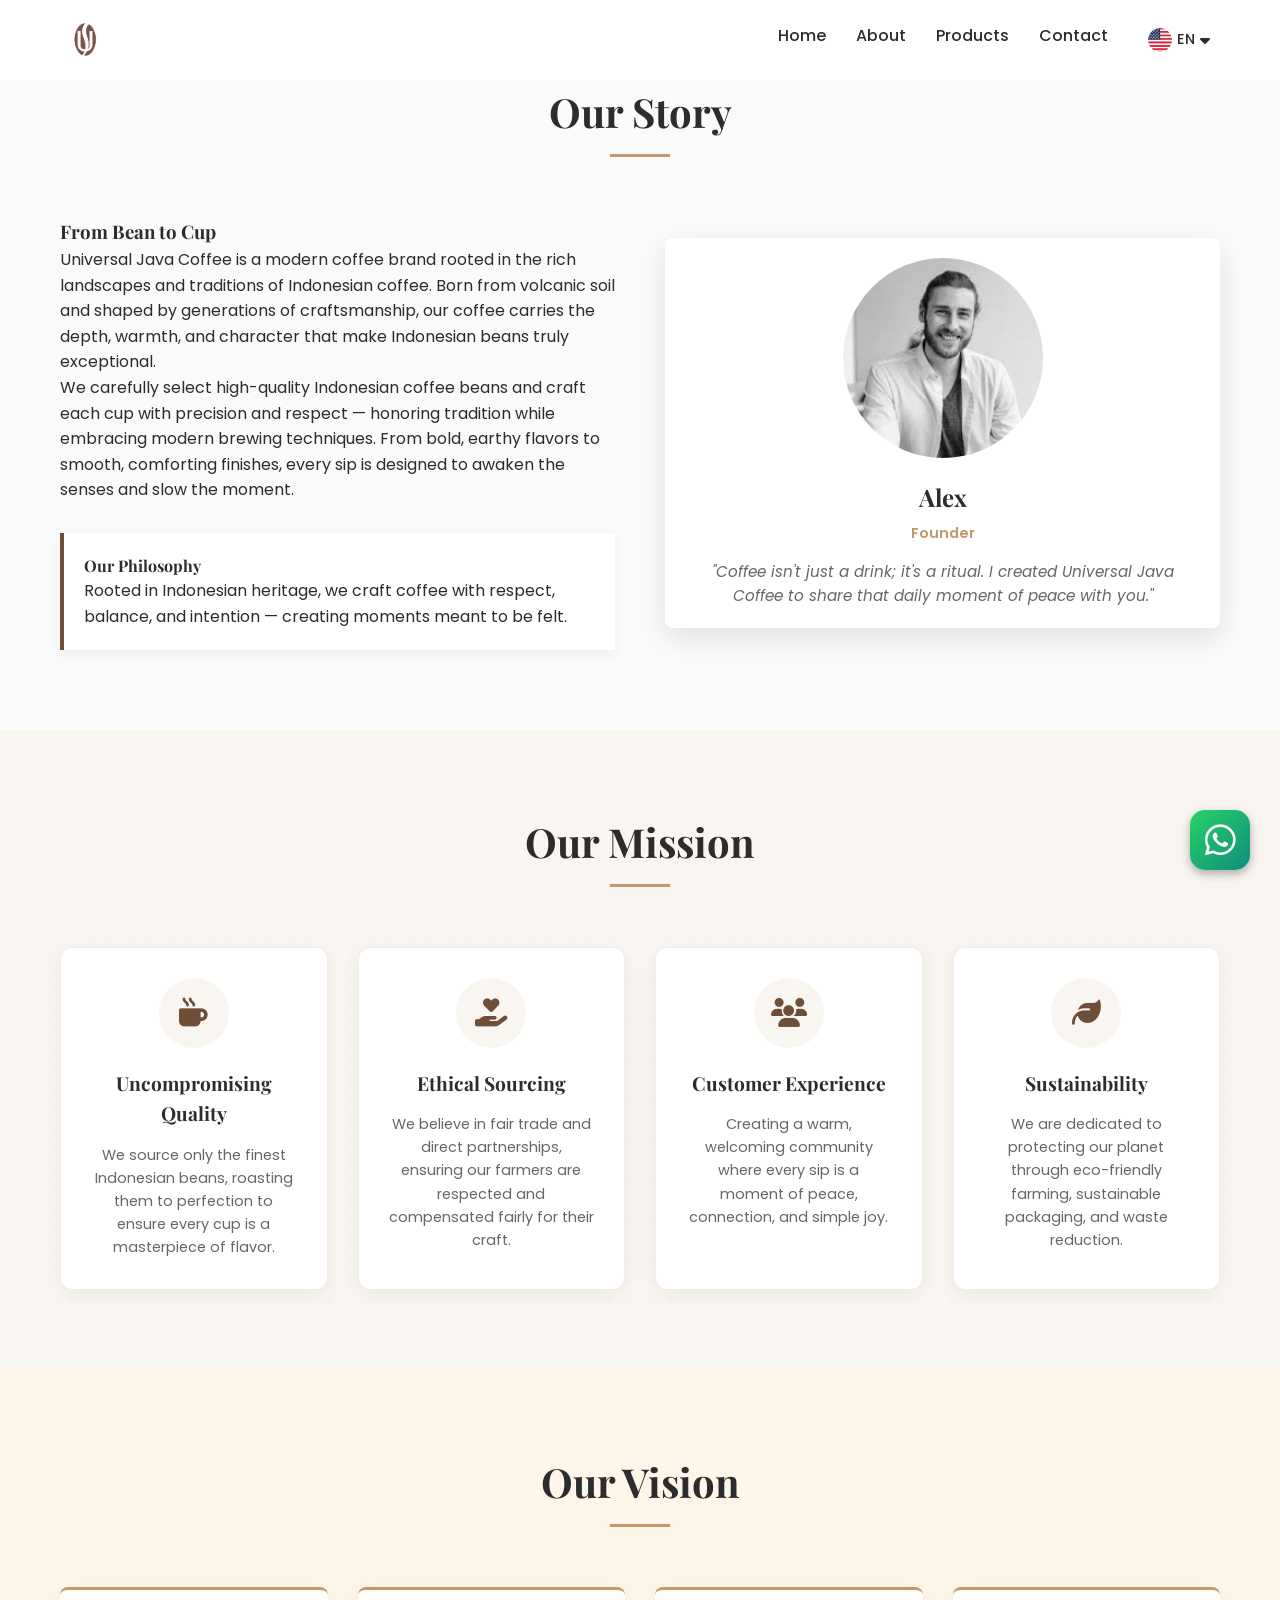
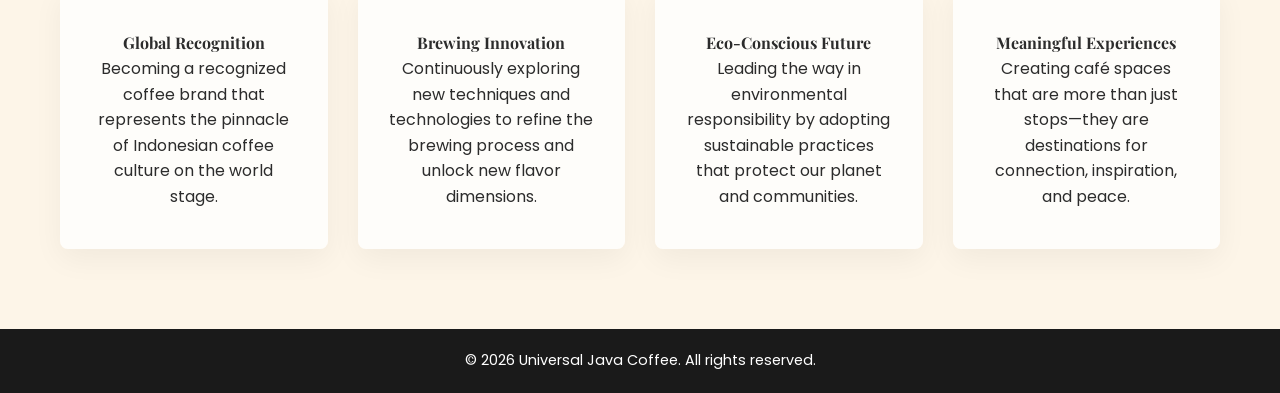
==== about.html @ 9bc9219e "Add files via upload" ====
<!DOCTYPE html>
<html lang="en">
<head>
    <meta charset="UTF-8">
    <meta name="viewport" content="width=device-width, initial-scale=1.0">
    <title>About Us | Universal Java Coffee</title>
    <meta name="description" content="Learn about Universal Java Coffee's story, from volcanic soil to your cup. We are dedicated to ethical sourcing and preserving Indonesian coffee heritage.">
    <meta name="keywords" content="coffee history, ethical sourcing, fair trade coffee, Indonesian coffee culture">
    
    <!-- Open Graph -->
    <meta property="og:title" content="About Us | Universal Java Coffee">
    <meta property="og:description" content="Rooted in Indonesian heritage, we craft coffee with respect, balance, and intention.">
    <meta property="og:image" content="img/founder.jpg">
    
    <link rel="canonical" href="https://www.universaljavacoffee.com/about.html">
    <link rel="icon" href="img/logo.png">
    
    <!-- Google Fonts -->
    <link rel="preconnect" href="https://fonts.googleapis.com">
    <link rel="preconnect" href="https://fonts.gstatic.com" crossorigin>
    <link href="https://fonts.googleapis.com/css2?family=Playfair+Display:wght@400;700&family=Poppins:wght@300;400;500;600&display=swap" rel="stylesheet">
    
    <!-- Font Awesome -->
    <link rel="stylesheet" href="https://cdnjs.cloudflare.com/ajax/libs/font-awesome/6.4.0/css/all.min.css">
    
    <!-- Custom CSS -->
    <link rel="stylesheet" href="style.css">

    <script type="application/ld+json">
    {
      "@context": "https://schema.org",
      "@type": "AboutPage",
      "mainEntityOfPage": "https://www.universaljavacoffee.com/about.html",
      "headline": "Our Story: From Bean to Cup"
    }
    </script>
</head>
<body>

    <!-- Navigation -->
    <nav class="navbar">
        <div class="container nav-container">
            <a href="index.html" class="logo"><img src="img/logo.png" alt="Universal Java Coffee"></a>
            <div class="menu-toggle" id="mobile-menu">
                <span class="bar"></span>
                <span class="bar"></span>
                <span class="bar"></span>
            </div>
            <ul class="nav-menu">
                <li><a href="index.html" class="nav-link" data-i18n="nav_home">Home</a></li>
                <li><a href="about.html" class="nav-link" data-i18n="nav_about">About</a></li>
                <li><a href="products.html" class="nav-link" data-i18n="nav_products">Products</a></li>
                <li><a href="contact.html" class="nav-link" data-i18n="nav_contact">Contact</a></li>
                <li class="lang-dropdown-container">
                    <div class="current-lang-display">
                        <img src="img/usa.png" id="current-lang-flag" alt="Language">
                        <span id="current-lang-text">EN</span>
                        <i class="fa-solid fa-caret-down"></i>
                    </div>
                    <div class="lang-dropdown">
                        <div class="lang-option" onclick="changeLanguage('en')"><img src="img/usa.png"> EN</div>
                        <div class="lang-option" onclick="changeLanguage('id')"><img src="img/indonesia.png"> ID</div>
                        <div class="lang-option" onclick="changeLanguage('zh')"><img src="img/china.png"> CN</div>
                        <div class="lang-option" onclick="changeLanguage('ar')"><img src="img/arab.png"> AR</div>
                    </div>
                </li>
            </ul>
        </div>
    </nav>

    <!-- About Section -->
    <section id="about" class="section-padding">
        <div class="container">
            <div class="section-header scroll-reveal">
                <h2 data-i18n="about_story_title">Our Story</h2>
                <div class="line"></div>
            </div>
            
            <div class="about-grid">
                <div class="about-text scroll-reveal">
                    <h3 data-i18n="about_story_sub">From Bean to Cup</h3>
                    <p data-i18n="about_story_p1">Universal Java Coffee is a modern coffee brand rooted in the rich landscapes and traditions of Indonesian coffee. Born from volcanic soil and shaped by generations of craftsmanship, our coffee carries the depth, warmth, and character that make Indonesian beans truly exceptional.</p>
                    <p data-i18n="about_story_p2">We carefully select high-quality Indonesian coffee beans and craft each cup with precision and respect — honoring tradition while embracing modern brewing techniques. From bold, earthy flavors to smooth, comforting finishes, every sip is designed to awaken the senses and slow the moment.</p>                    
                    
                    <div class="philosophy">
                        <h4 data-i18n="about_phil_title">Our Philosophy</h4>
                        <p data-i18n="about_phil_desc">Rooted in Indonesian heritage, we craft coffee with respect, balance, and intention — creating moments meant to be felt.</p>
                    </div>
                </div>

                <!-- Founder Card -->
                <div class="founder-card scroll-reveal">
                    <div class="founder-img-wrapper">
                        <img src="img/founder.jpg" alt="Founder" class="founder-img">
                    </div>
                    <div class="founder-info">
                        <h4>Alex</h4>
                        <p class="role" data-i18n="founder_role">Founder</p>
                        <p class="bio" data-i18n="founder_quote">"Coffee isn't just a drink; it's a ritual. I created Universal Java Coffee to share that daily moment of peace with you."</p>
                    </div>
                </div>
            </div>
        </div>
    </section>

    <!-- Mission Section -->
    <section id="mission" class="section-padding mission-section">
        <div class="container">
            <div class="section-header scroll-reveal">
                <h2 data-i18n="mission_title">Our Mission</h2>
                <div class="line"></div>
            </div>
            
            <div class="mission-grid">
                <div class="mission-card scroll-reveal">
                    <div class="mission-icon"><i class="fa-solid fa-mug-hot"></i></div>
                    <h4 data-i18n="mis_1_title">Uncompromising Quality</h4>
                    <p data-i18n="mis_1_desc">We source only the finest Indonesian beans, roasting them to perfection to ensure every cup is a masterpiece of flavor.</p>
                </div>
                <div class="mission-card scroll-reveal">
                    <div class="mission-icon"><i class="fa-solid fa-hand-holding-heart"></i></div>
                    <h4 data-i18n="mis_2_title">Ethical Sourcing</h4>
                    <p data-i18n="mis_2_desc">We believe in fair trade and direct partnerships, ensuring our farmers are respected and compensated fairly for their craft.</p>
                </div>
                <div class="mission-card scroll-reveal">
                    <div class="mission-icon"><i class="fa-solid fa-users"></i></div>
                    <h4 data-i18n="mis_3_title">Customer Experience</h4>
                    <p data-i18n="mis_3_desc">Creating a warm, welcoming community where every sip is a moment of peace, connection, and simple joy.</p>
                </div>
                <div class="mission-card scroll-reveal">
                    <div class="mission-icon"><i class="fa-solid fa-leaf"></i></div>
                    <h4 data-i18n="mis_4_title">Sustainability</h4>
                    <p data-i18n="mis_4_desc">We are dedicated to protecting our planet through eco-friendly farming, sustainable packaging, and waste reduction.</p>
                </div>
            </div>
        </div>
    </section>

    <!-- Vision Section -->
    <section id="vision" class="section-padding vision-section">
        <div class="container">
            <div class="section-header scroll-reveal">
                <h2 data-i18n="vision_title">Our Vision</h2>
                <div class="line"></div>
            </div>
            
            <div class="vision-grid">
                <div class="vision-card scroll-reveal">
                    <h4 data-i18n="vis_1_title">Global Recognition</h4>
                    <p data-i18n="vis_1_desc">Becoming a recognized coffee brand that represents the pinnacle of Indonesian coffee culture on the world stage.</p>
                </div>
                <div class="vision-card scroll-reveal">
                    <h4 data-i18n="vis_2_title">Brewing Innovation</h4>
                    <p data-i18n="vis_2_desc">Continuously exploring new techniques and technologies to refine the brewing process and unlock new flavor dimensions.</p>
                </div>
                <div class="vision-card scroll-reveal">
                    <h4 data-i18n="vis_3_title">Eco-Conscious Future</h4>
                    <p data-i18n="vis_3_desc">Leading the way in environmental responsibility by adopting sustainable practices that protect our planet and communities.</p>
                </div>
                <div class="vision-card scroll-reveal">
                    <h4 data-i18n="vis_4_title">Meaningful Experiences</h4>
                    <p data-i18n="vis_4_desc">Creating café spaces that are more than just stops—they are destinations for connection, inspiration, and peace.</p>
                </div>
            </div>
        </div>
    </section>

    <!-- Footer -->
    <footer>
        <div class="container">
            <p data-i18n="footer_text">&copy; 2026 Universal Java Coffee. All rights reserved.</p>
        </div>
    </footer>

    <!-- Floating WhatsApp Button -->
    <a href="https://wa.me/+62895613454351" class="whatsapp-float" target="_blank">
        <i class="fa-brands fa-whatsapp"></i>
    </a>

    <script src="script.js"></script>

</body>
</html>
---- style.css ----
/* --- Variables & Reset --- */
:root {
    --primary-color: #6F4E37; /* Coffee Brown */
    --secondary-color: #C19A6B; /* Light Brown */
    --cream: #F5F5DC;
    --bg-light: #FAFAFA;
    --text-dark: #2C2C2C;
    --text-light: #666666;
    --white: #FFFFFF;
    --font-heading: 'Playfair Display', serif;
    --font-body: 'Poppins', sans-serif;
    --transition: all 0.3s ease;
}

* {
    margin: 0;
    padding: 0;
    box-sizing: border-box;
}

html {
    scroll-behavior: smooth;
}

body {
    font-family: var(--font-body);
    color: var(--text-dark);
    line-height: 1.6;
    background-color: var(--bg-light);
    overflow-x: hidden;
}

h1, h2, h3, h4 {
    font-family: var(--font-heading);
    color: var(--text-dark);
}

a {
    text-decoration: none;
    color: inherit;
}

ul {
    list-style: none;
}

img {
    max-width: 100%;
    display: block;
}

.container {
    max-width: 1200px;
    margin: 0 auto;
    padding: 0 20px;
}

.section-padding {
    padding: 80px 0;
}

.bg-cream {
    background-color: var(--cream);
}

/* --- Navigation --- */
.navbar {
    position: fixed;
    top: 0;
    width: 100%;
    background: transparent;
    z-index: 1000;
    padding: 15px 0;
    transition: var(--transition);
    color: var(--white);
}

.solid-nav {
    background: rgba(255, 255, 255, 0.95);
    box-shadow: 0 2px 10px rgba(236, 236, 236, 0.1);
    color: var(--text-dark);
}

.nav-container {
    display: flex;
    justify-content: space-between;
    align-items: center;
}

.logo {
    display: flex;
    align-items: center;
}

.logo img {
    height: 50px;
    width: auto;
}

.nav-menu {
    display: flex;
    gap: 30px;
}

.nav-link {
    font-weight: 500;
    font-size: 1rem;
    transition: var(--transition);
}

.nav-link:hover {
    color: var(--primary-color);
}

.menu-toggle {
    display: none;
    cursor: pointer;
}

.bar {
    display: block;
    width: 25px;
    height: 3px;
    margin: 5px auto;
    background-color: currentColor;
    transition: var(--transition);
}

/* --- Language Selector --- */
.lang-dropdown-container {
    position: relative;
    cursor: pointer;
    display: flex;
    align-items: center;
}

.current-lang-display {
    display: flex;
    align-items: center;
    gap: 5px;
    padding: 5px 10px;
    border-radius: 20px;
    transition: var(--transition);
}

.current-lang-display:hover {
    background-color: rgba(255, 255, 255, 0.1);
}

.solid-nav .current-lang-display:hover {
    background-color: rgba(0, 0, 0, 0.05);
}

.current-lang-display img {
    width: 24px;
    height: 24px;
    border-radius: 50%;
    object-fit: cover;
}

#current-lang-text {
    font-weight: 500;
    font-size: 0.9rem;
}

.lang-dropdown {
    position: absolute;
    top: 100%;
    right: 0;
    background-color: var(--white);
    border-radius: 8px;
    box-shadow: 0 5px 15px rgba(0,0,0,0.1);
    padding: 10px 0;
    min-width: 120px;
    opacity: 0;
    visibility: hidden;
    transform: translateY(10px);
    transition: var(--transition);
    z-index: 1100;
}

.lang-dropdown-container:hover .lang-dropdown {
    opacity: 1;
    visibility: visible;
    transform: translateY(0);
}

.lang-option {
    display: flex;
    align-items: center;
    gap: 10px;
    padding: 8px 15px;
    color: var(--text-dark);
    transition: var(--transition);
    font-size: 0.9rem;
}

.lang-option:hover {
    background-color: var(--bg-light);
    color: var(--primary-color);
}

.lang-option img {
    width: 20px;
    height: 20px;
    border-radius: 50%;
    object-fit: cover;
}

/* --- Hero Section --- */
.hero {
    position: relative;
    height: 100vh;
    display: flex;
    align-items: center;
    justify-content: center;
    text-align: center;
    color: var(--white);
    overflow: hidden;
}

.hero-slider {
    position: absolute;
    top: 0;
    left: 0;
    width: 100%;
    height: 100%;
    z-index: -2;
}

.slide {
    position: absolute;
    top: 0;
    left: 0;
    width: 100%;
    height: 100%;
    background-size: cover;
    background-position: center;
    opacity: 0;
    transition: opacity 1s ease-in-out;
}

.slide.active {
    opacity: 1;
}

.hero-overlay {
    position: absolute;
    top: 0;
    left: 0;
    width: 100%;
    height: 100%;
    background: rgba(0, 0, 0, 0.4);
    z-index: -1;
}

.hero-content h3 {
    font-size: 1.5rem;
    font-weight: 500;
    color: var(--secondary-color);
    margin-bottom: 5px;
    letter-spacing: 1px;
}

.hero-content h1 {
    font-size: 4rem;
    color: var(--white);
    margin-bottom: 10px;
}

.hero-content p {
    font-size: 1.2rem;
    margin-bottom: 30px;
    font-weight: 300;
}

/* Buttons */
.btn {
    display: inline-block;
    padding: 12px 30px;
    border-radius: 30px;
    font-weight: 600;
    transition: var(--transition);
    margin: 0 10px;
}

.btn-primary {
    background-color: var(--primary-color);
    color: var(--white);
    border: 2px solid var(--primary-color);
}

.btn-primary:hover {
    background-color: transparent;
    color: var(--white);
}

.btn-outline {
    background-color: transparent;
    color: var(--white);
    border: 2px solid var(--white);
}

.btn-outline:hover {
    background-color: var(--white);
    color: var(--primary-color);
}

/* --- About Section --- */
.section-header {
    text-align: center;
    margin-bottom: 60px;
}

.section-header h2 {
    font-size: 2.5rem;
    margin-bottom: 10px;
}

.line {
    width: 60px;
    height: 3px;
    background-color: var(--secondary-color);
    margin: 0 auto;
}

.about-grid {
    display: grid;
    grid-template-columns: 1fr 1fr;
    gap: 50px;
    align-items: center;
}

.philosophy {
    margin-top: 30px;
    background: var(--white);
    padding: 20px;
    border-left: 4px solid var(--primary-color);
    box-shadow: 0 5px 15px rgba(0,0,0,0.05);
}

.philosophy ul li {
    margin-bottom: 10px;
}

.philosophy i {
    color: var(--primary-color);
    margin-right: 10px;
}

/* Founder Card */
.founder-card {
    background: var(--white);
    padding: 20px;
    text-align: center;
    box-shadow: 0 10px 30px rgba(0,0,0,0.1);
    border-radius: 8px;
    transition: var(--transition);
}

.founder-img-wrapper {
    overflow: hidden;
    border-radius: 50%;
    width: 200px;
    height: 200px;
    margin: 0 auto 20px;
}

.founder-img {
    width: 100%;
    height: 100%;
    object-fit: cover;
    filter: grayscale(100%);
    transition: transform 0.5s ease, filter 0.5s ease;
}

.founder-card:hover .founder-img {
    filter: grayscale(0%);
    transform: scale(1.1);
}

.founder-info h4 {
    font-size: 1.5rem;
    margin-bottom: 5px;
}

.role {
    color: var(--secondary-color);
    font-weight: 600;
    font-size: 0.9rem;
    margin-bottom: 15px;
}

.bio {
    font-size: 0.95rem;
    font-style: italic;
    color: var(--text-light);
}

/* --- Products Section --- */
.products-grid {
    display: grid;
    grid-template-columns: repeat(auto-fit, minmax(250px, 1fr));
    gap: 30px;
}

.product-card {
    background: var(--white);
    border-radius: 10px;
    overflow: hidden;
    box-shadow: 0 5px 15px rgba(0,0,0,0.05);
    transition: var(--transition);
    cursor: pointer;
}

.product-card:hover {
    transform: translateY(-10px);
    box-shadow: 0 15px 30px rgba(0,0,0,0.15);
}

.card-img {
    height: 250px;
    overflow: hidden;
}

.card-img img {
    width: 100%;
    height: 100%;
    object-fit: cover;
    transition: transform 0.5s ease;
}

.product-card:hover .card-img img {
    transform: scale(1.1);
}

.card-body {
    padding: 20px;
    text-align: center;
}

.card-body h3 {
    margin-bottom: 10px;
    font-size: 1.2rem;
}

.btn-link {
    background: none;
    border: none;
    color: var(--primary-color);
    font-weight: 600;
    cursor: pointer;
    border-bottom: 1px solid transparent;
    transition: var(--transition);
}

.btn-link:hover {
    border-bottom: 1px solid var(--primary-color);
}

/* --- Contact Section --- */
.contact-wrapper {
    display: flex;
    flex-wrap: wrap;
    gap: 40px;
}

.contact-info {
    flex: 1;
    min-width: 300px;
}

.info-item {
    display: flex;
    align-items: flex-start;
    margin-bottom: 30px;
}

.info-item i {
    font-size: 1.5rem;
    color: var(--primary-color);
    margin-right: 20px;
    margin-top: 5px;
}

.social-link {
    color: var(--text-light);
    transition: var(--transition);
}

.social-link:hover {
    color: var(--primary-color);
}

.map-container {
    flex: 1;
    min-width: 300px;
    border-radius: 10px;
    overflow: hidden;
    box-shadow: 0 5px 15px rgba(0,0,0,0.1);
}

/* --- Mission Section --- */
.mission-section {
    background-color: #F9F5F0;
    position: relative;
    overflow: hidden;
}

.mission-section::before {
    content: '';
    position: absolute;
    top: 0;
    left: 0;
    width: 100%;
    height: 100%;
    background-image: radial-gradient(#6F4E37 1px, transparent 1px);
    background-size: 20px 20px;
    opacity: 0.05;
    pointer-events: none;
}

.mission-grid {
    display: grid;
    grid-template-columns: repeat(auto-fit, minmax(250px, 1fr));
    gap: 30px;
}

.mission-card {
    background: var(--white);
    padding: 30px;
    border-radius: 12px;
    text-align: center;
    box-shadow: 0 5px 20px rgba(0,0,0,0.05);
    transition: var(--transition);
    border: 1px solid rgba(111, 78, 55, 0.1);
}

.mission-card:hover {
    transform: translateY(-10px);
    box-shadow: 0 15px 30px rgba(0,0,0,0.1);
    border-color: var(--primary-color);
}

.mission-icon {
    width: 70px;
    height: 70px;
    background-color: #F9F5F0;
    border-radius: 50%;
    display: flex;
    align-items: center;
    justify-content: center;
    margin: 0 auto 20px;
    color: var(--primary-color);
    font-size: 1.8rem;
    transition: var(--transition);
}

.mission-card:hover .mission-icon {
    background-color: var(--primary-color);
    color: var(--white);
}

.mission-card h4 {
    font-size: 1.2rem;
    margin-bottom: 15px;
    color: var(--text-dark);
}

.mission-card p {
    font-size: 0.9rem;
    color: var(--text-light);
    line-height: 1.6;
}

/* --- Vision Section --- */
.vision-section {
    background-image: url('img/background2.avif');
    background-attachment: fixed;
    background-size: cover;
    background-position: center;
    position: relative;
}

.vision-section::after {
    content: '';
    position: absolute;
    top: 0;
    left: 0;
    width: 100%;
    height: 100%;
    background-color: rgba(253, 245, 230, 0.92); /* Warm light overlay */
    z-index: 1;
}

.vision-section .container {
    position: relative;
    z-index: 2;
}

.vision-grid {
    display: grid;
    grid-template-columns: repeat(auto-fit, minmax(250px, 1fr));
    gap: 30px;
}

.vision-card {
    background: rgba(255, 255, 255, 0.8);
    padding: 40px 30px;
    border-radius: 8px;
    border-top: 3px solid var(--secondary-color);
    box-shadow: 0 10px 30px rgba(0,0,0,0.05);
    transition: var(--transition);
    position: relative;
    overflow: hidden;
    text-align: center;
}

.vision-card:hover {
    transform: translateY(-10px);
    background: var(--white);
    box-shadow: 0 15px 40px rgba(0,0,0,0.1);
}

.vision-number {
    position: absolute;
    top: -15px;
    right: -10px;
    font-size: 5rem;
    font-family: var(--font-heading);
    font-weight: 700;
    color: rgba(193, 154, 107, 0.1);
    z-index: 0;
}

/* --- Footer --- */
footer {
    background-color: #1a1a1a;
    color: var(--white);
    text-align: center;
    padding: 20px 0;
    font-size: 0.9rem;
}

/* --- Modal --- */
.modal {
    display: none;
    position: fixed;
    z-index: 2000;
    left: 0;
    top: 0;
    width: 100%;
    height: 100%;
    background-color: rgba(0,0,0,0.7);
    align-items: center;
    justify-content: center;
    opacity: 0;
    transition: opacity 0.3s ease;
}

.modal.show {
    display: flex;
    opacity: 1;
}

.modal-content {
    background-color: var(--white);
    width: 90%;
    max-width: 800px;
    border-radius: 10px;
    position: relative;
    display: flex;
    overflow: hidden;
    animation: slideUp 0.4s ease;
}

@keyframes slideUp {
    from { transform: translateY(50px); opacity: 0; }
    to { transform: translateY(0); opacity: 1; }
}

.close-modal {
    position: absolute;
    top: 15px;
    right: 20px;
    font-size: 2rem;
    cursor: pointer;
    color: var(--text-dark);
    z-index: 10;
}

.modal-body {
    display: flex;
    width: 100%;
}

.modal-img {
    flex: 1;
}

.modal-img img {
    width: 100%;
    height: 100%;
    object-fit: cover;
}

.modal-details {
    flex: 1;
    padding: 40px;
    display: flex;
    flex-direction: column;
    justify-content: center;
}

.modal-details h3 {
    font-size: 2rem;
    margin-bottom: 15px;
    color: var(--primary-color);
}

.specs {
    margin-top: 20px;
    padding-top: 20px;
    border-top: 1px solid #eee;
}

.specs p {
    margin-bottom: 8px;
}

/* --- Animations --- */
.animate-text {
    opacity: 0;
    transform: translateY(20px);
    animation: fadeInUp 1s forwards;
}

.delay-1 { animation-delay: 0.3s; }
.delay-2 { animation-delay: 0.6s; }
.delay-3 { animation-delay: 0.9s; }
.delay-4 { animation-delay: 1.2s; }

@keyframes fadeInUp {
    to { opacity: 1; transform: translateY(0); }
}

.scroll-reveal {
    opacity: 0;
    transform: translateY(30px);
    transition: all 0.8s ease;
}

.scroll-reveal.active {
    opacity: 1;
    transform: translateY(0);
}

/* --- Responsive --- */
@media (max-width: 768px) {
    .menu-toggle { display: block; }
    
    .nav-extras {
        position: static;
        transform: none;
    }
    
    .nav-menu {
        position: fixed;
        left: -100%;
        top: 60px;
        flex-direction: column;
        background-color: var(--white);
        width: 100%;
        text-align: center;
        padding: 20px 0;
        transition: 0.3s;
        box-shadow: 0 5px 5px rgba(0,0,0,0.1);
        color: var(--text-dark);
    }
    
    .nav-menu .nav-link {
        color: var(--text-dark);
    }

    .nav-menu.active { left: 0; }

    .hero-content h1 { font-size: 2.5rem; }
    
    .about-grid { grid-template-columns: 1fr; }
    
    .modal-content { flex-direction: column; max-height: 90vh; overflow-y: auto; }
    .modal-img { height: 250px; }
    .modal-details { padding: 20px; }
}

/* --- Company Overview Section --- */
#company-overview {
    background-color: var(--cream);
    padding: 100px 0;
    overflow: hidden;
}

.overview-content {
    text-align: center;
    max-width: 800px;
    margin: 0 auto 50px;
}

.overview-logo {
    height: 80px;
    width: auto;
    margin: 0 auto 25px;
}

.overview-brand {
    font-family: var(--font-body);
    font-size: 1.2rem;
    letter-spacing: 3px;
    text-transform: uppercase;
    color: var(--text-dark);
    margin-bottom: 15px;
    font-weight: 600;
}

.overview-title {
    font-family: var(--font-heading);
    font-size: 2.5rem;
    color: var(--primary-color);
    margin-bottom: 30px;
}

.company-description {
    font-size: 1.1rem;
    color: var(--text-dark);
    line-height: 1.8;
}

.photo-slider {
    overflow: hidden;
    position: relative;
    width: 100%;
    margin-top: 40px;
    -webkit-mask-image: linear-gradient(to right, transparent, black 20%, black 80%, transparent);
    mask-image: linear-gradient(to right, transparent, black 20%, black 80%, transparent);
}

.slider-track {
    display: flex;
    width: calc(280px * 8); /* (250px width + 30px margin) * 8 */
    animation: slide 20s linear infinite;
}

.slide-img {
    width: 250px;
    height: 200px;
    margin: 0 15px;
    flex-shrink: 0;
}

.slide-img img {
    width: 100%;
    height: 100%;
    object-fit: cover;
    border-radius: 10px;
    box-shadow: 0 5px 15px rgba(0,0,0,0.1);
}

@keyframes slide {
    from {
        transform: translateX(0);
    }
    to {
        transform: translateX(calc(-280px * 4)); /* Move by the width of 4 images + margins */
    }
}

/* --- Our Product Section --- */
#our-product {
    background-color: #FDF8F2; /* Warm beige */
    position: relative;
    overflow: hidden;
}

.product-overview-container {
    display: flex;
    align-items: center;
    gap: 60px;
}

.product-visual {
    flex: 1;
    position: relative;
    display: flex;
    align-items: center;
}

.vertical-text {
    writing-mode: vertical-rl;
    transform: rotate(180deg);
    font-family: var(--font-body);
    font-size: 0.8rem;
    letter-spacing: 3px;
    text-transform: uppercase;
    color: var(--text-light);
    margin-right: 20px;
    white-space: nowrap;
}

.image-wrapper {
    position: relative;
    border-radius: 8px;
    overflow: hidden;
    box-shadow: 20px 20px 0px rgba(111, 78, 55, 0.1); /* Rich brown accent shadow */
}

.image-wrapper img {
    width: 100%;
    height: auto;
    display: block;
    transition: transform 0.5s ease;
}

.image-wrapper:hover img {
    transform: scale(1.05);
}

.product-content {
    flex: 1;
}

.section-subtitle {
    font-family: var(--font-body);
    font-size: 0.9rem;
    letter-spacing: 2px;
    text-transform: uppercase;
    color: var(--secondary-color);
    margin-bottom: 15px;
    font-weight: 600;
}

.section-title {
    font-family: var(--font-heading);
    font-size: 3rem;
    color: var(--text-dark);
    margin-bottom: 25px;
    line-height: 1.2;
}

.product-desc {
    font-size: 1.1rem;
    color: var(--text-light);
    margin-bottom: 35px;
    line-height: 1.8;
}

.btn-explore {
    display: inline-block;
    font-family: var(--font-body);
    font-weight: 500;
    color: #C19A6B; /* Soft tan */
    border-bottom: 1px solid #C19A6B;
    padding-bottom: 5px;
    transition: var(--transition);
    font-size: 1rem;
}

.btn-explore:hover {
    color: var(--primary-color);
    border-color: var(--primary-color);
    padding-right: 10px;
}

@media (max-width: 992px) {
    .product-overview-container {
        flex-direction: column;
        gap: 40px;
    }
    
    .vertical-text {
        display: none;
    }
    
    .image-wrapper {
        box-shadow: 10px 10px 0px rgba(111, 78, 55, 0.1);
    }
}

/* --- Why Choose Us Section --- */
#why-choose-us {
    background: linear-gradient(rgba(20, 10, 5, 0.9), rgba(20, 10, 5, 0.8)), url('img/background3.avif');
    background-size: cover;
    background-position: center;
    background-attachment: fixed;
    color: var(--white);
    position: relative;
}

#why-choose-us .section-subtitle {
    color: var(--secondary-color);
    margin-bottom: 10px;
}

#why-choose-us .section-title {
    color: var(--white);
    margin-bottom: 20px;
}

#why-choose-us .line {
    background-color: var(--secondary-color);
    margin: 0 auto 60px;
}

.features-grid {
    display: grid;
    grid-template-columns: repeat(auto-fit, minmax(250px, 1fr));
    gap: 30px;
}

.feature-card {
    background-color: #3E2723; /* Deep brown */
    padding: 40px 30px;
    border-radius: 8px;
    text-align: center;
    transition: var(--transition);
    border: 1px solid rgba(193, 154, 107, 0.1);
    box-shadow: 0 10px 30px rgba(0,0,0,0.2);
}

.feature-card:hover {
    transform: translateY(-10px);
    border-color: var(--secondary-color);
    box-shadow: 0 15px 40px rgba(0,0,0,0.4);
    background-color: #4E342E;
}

.feature-icon {
    font-size: 2.5rem;
    color: var(--secondary-color);
    margin-bottom: 25px;
}

.feature-card h3 {
    font-family: var(--font-heading);
    color: var(--white);
    font-size: 1.4rem;
    margin-bottom: 15px;
}

.feature-card p {
    color: #e0e0e0;
    font-size: 0.95rem;
    line-height: 1.6;
}

/* --- Export Worldwide Section --- */
#export-worldwide {
    display: flex;
    flex-wrap: wrap;
    background-color: #2C1B18; /* Deep rich brown */
    color: var(--cream);
    overflow: hidden;
}

.export-visual, .export-content {
    flex: 1;
    min-width: 300px;
}

.export-visual {
    position: relative;
    min-height: 500px;
    overflow: hidden;
}

.export-slider {
    position: absolute;
    top: 0;
    left: 0;
    width: 100%;
    height: 100%;
}

.export-slide {
    position: absolute;
    top: 0;
    left: 0;
    width: 100%;
    height: 100%;
    background-size: cover;
    background-position: center;
    opacity: 0;
    transform: scale(1);
    transition: opacity 1.5s ease-in-out, transform 6s ease; /* Slow crossfade + zoom */
}

.export-slide.active {
    opacity: 1;
    transform: scale(1.1); /* Subtle parallax zoom */
}

.export-content {
    padding: 80px 60px;
    display: flex;
    flex-direction: column;
    justify-content: center;
}

.label-group {
    display: flex;
    align-items: center;
    gap: 10px;
    color: var(--secondary-color);
    margin-bottom: 15px;
    font-size: 0.9rem;
    letter-spacing: 2px;
}

.export-content .section-title {
    color: var(--cream);
    text-align: left;
}

.export-content .section-desc {
    color: #dcdcdc;
    margin-bottom: 35px;
    line-height: 1.8;
}

.align-left {
    margin: 0 0 30px 0 !important;
}

.btn-explore.light-btn {
    color: var(--secondary-color);
    border-color: var(--secondary-color);
}

.btn-explore.light-btn:hover {
    color: var(--white);
    border-color: var(--white);
}

@media (max-width: 768px) {
    .export-content {
        padding: 50px 30px;
    }
    .export-visual {
        min-height: 300px;
    }
}

/* --- Export Partners Section --- */
#export-partners {
    background-color: #F9F5F0; /* Soft beige */
    position: relative;
    overflow: hidden;
}

/* Subtle geometric pattern overlay */
#export-partners::before {
    content: '';
    position: absolute;
    top: 0;
    left: 0;
    width: 100%;
    height: 100%;
    background-image: radial-gradient(#6F4E37 0.8px, transparent 0.8px);
    background-size: 24px 24px;
    opacity: 0.08;
    pointer-events: none;
}

.partner-slider-container {
    overflow: hidden;
    position: relative;
    width: 100%;
    padding: 20px 0;
    /* Fade edges for smooth look */
    -webkit-mask-image: linear-gradient(to right, transparent, black 10%, black 90%, transparent);
    mask-image: linear-gradient(to right, transparent, black 10%, black 90%, transparent);
}

.partner-track {
    display: flex;
    width: max-content;
    animation: partnerScroll 60s linear infinite; /* Slow, seamless motion */
}

.partner-track:hover {
    animation-play-state: paused;
}

.partner-logo {
    width: 150px;
    margin: 0 30px;
    display: flex;
    align-items: center;
    justify-content: center;
}

.partner-logo img {
    max-width: 100%;
    max-height: 80px;
    object-fit: contain;
    filter: grayscale(100%); /* Monochrome for professional look */
    opacity: 0.7;
    transition: var(--transition);
}

.partner-logo:hover img {
    filter: grayscale(0%); /* Color on hover */
    opacity: 1;
    transform: scale(1.1);
}

@keyframes partnerScroll {
    0% { transform: translateX(0); }
    100% { transform: translateX(-50%); } /* Move half width (since we duplicated the list) */
}

/* --- FAQ Section --- */
.bg-warm {
    background-color: #F5EFE6; /* Warm beige */
}

.faq-container {
    display: flex;
    gap: 60px;
    align-items: flex-start;
}

.faq-content {
    flex: 1;
}

.faq-desc {
    margin-bottom: 30px;
    color: var(--text-light);
    font-size: 1.05rem;
}

.faq-accordion {
    flex: 1;
}

.faq-item {
    margin-bottom: 20px;
}

.faq-question {
    width: 100%;
    background-color: #3E2723; /* Dark earthy brown */
    color: var(--white);
    padding: 20px 25px;
    border: none;
    border-radius: 12px;
    text-align: left;
    display: flex;
    justify-content: space-between;
    align-items: center;
    cursor: pointer;
    font-family: var(--font-body);
    font-weight: 500;
    font-size: 1.05rem;
    transition: var(--transition);
    box-shadow: 0 5px 15px rgba(62, 39, 35, 0.2);
}

.faq-question:hover, .faq-item.active .faq-question {
    background-color: var(--primary-color);
    transform: translateY(-2px);
}

.faq-question i {
    transition: transform 0.3s ease;
}

.faq-item.active .faq-question i {
    transform: rotate(180deg);
}

.faq-answer {
    max-height: 0;
    overflow: hidden;
    transition: max-height 0.4s ease;
}

.faq-answer p {
    padding: 20px 10px;
    color: var(--text-dark);
    line-height: 1.7;
    font-size: 0.95rem;
}

@media (max-width: 992px) {
    .faq-container {
        flex-direction: column;
        gap: 40px;
    }
}

/* --- New Contact Page Styles --- */
.contact-hero-container {
    display: flex;
    align-items: center;
    gap: 60px;
    min-height: 60vh;
}

.contact-visual {
    flex: 1;
    display: flex;
    align-items: center;
    position: relative;
}

.layered-img-wrapper {
    position: relative;
    padding: 20px;
}

.layered-img-wrapper .main-img {
    border-radius: 4px;
    box-shadow: 20px 20px 0 rgba(62, 39, 35, 0.1);
    position: relative;
    z-index: 1;
}

.branded-card {
    position: absolute;
    bottom: 40px;
    right: -20px;
    background: #fff;
    padding: 15px 25px;
    box-shadow: 0 10px 30px rgba(0,0,0,0.1);
    z-index: 2;
    border-left: 4px solid var(--primary-color);
}

.branded-card span {
    font-family: var(--font-heading);
    font-weight: 700;
    color: var(--primary-color);
    letter-spacing: 1px;
}

.contact-hero-content {
    flex: 1;
}

.hero-headline {
    font-size: 3rem;
    line-height: 1.2;
    margin-bottom: 20px;
    color: #3E2723;
}

.hero-subtext {
    font-size: 1.1rem;
    color: var(--text-light);
    margin-bottom: 30px;
    max-width: 90%;
}

.btn-tan {
    background-color: #D7CCC8;
    color: #3E2723;
    border: none;
}

.btn-tan:hover {
    background-color: #3E2723;
    color: #fff;
}

/* Gallery Slider */
.gallery-slider-container {
    width: 100%;
    overflow: hidden;
}

.gallery-track {
    display: flex;
    width: max-content;
    animation: galleryScroll 20s linear infinite;
}

.gallery-track:hover {
    animation-play-state: paused;
}

.gallery-item img {
    width: 100%;
    height: 100%;
    object-fit: cover;
    transition: transform 0.5s ease;
}

.gallery-item {
    width: 25vw;
    height: 300px;
    flex-shrink: 0;
    overflow: hidden;
}

.gallery-item:hover img {
    transform: scale(1.1);
}

@keyframes galleryScroll {
    0% { transform: translateX(0); }
    100% { transform: translateX(-50%); }
}

/* Contact Form Split */
.contact-split-layout {
    display: flex;
    gap: 80px;
    align-items: flex-start;
}

.contact-details-modern {
    flex: 1;
}

.detail-block {
    display: flex;
    align-items: center;
    margin-bottom: 40px;
}

.detail-block i {
    font-size: 1.5rem;
    color: var(--secondary-color);
    margin-right: 25px;
    width: 30px;
    text-align: center;
}

.detail-block h5 {
    font-family: var(--font-body);
    font-size: 0.9rem;
    text-transform: uppercase;
    letter-spacing: 1px;
    color: var(--text-light);
    margin-bottom: 5px;
}

.detail-block p {
    font-size: 1.1rem;
    color: var(--text-dark);
    font-weight: 500;
}

.contact-map-wrapper {
    flex: 1.5;
}

.clean-form .form-group {
    margin-bottom: 25px;
}

.clean-form label {
    display: block;
    margin-bottom: 8px;
    font-weight: 500;
    color: #5D4037;
}

.soft-input {
    width: 100%;
    padding: 15px;
    background-color: #F5EFE6; /* Soft tan */
    border: 1px solid transparent;
    border-radius: 4px;
    font-family: var(--font-body);
    font-size: 1rem;
    transition: var(--transition);
}

.soft-input:focus {
    outline: none;
    border-color: var(--secondary-color);
    background-color: #fff;
}

.btn-dark-brown {
    background-color: #3E2723;
    color: #fff;
    border: none;
    width: 100%;
    border-radius: 4px;
}

.btn-dark-brown:hover {
    background-color: var(--primary-color);
}

/* Map */
.map-embed-wrapper {
    width: 100%;
    filter: grayscale(20%); /* Subtle desaturation for elegance */
}

@media (max-width: 992px) {
    .contact-hero-container {
        flex-direction: column;
        text-align: center;
        padding-top: 120px;
    }
    .contact-visual {
        width: 100%;
        justify-content: center;
    }
    .vertical-text {
        display: none;
    }
    .branded-card {
        right: 0;
    }
    .gallery-item {
        width: 50vw;
        height: 250px;
    }
    .contact-split-layout {
        flex-direction: column;
        gap: 50px;
    }
}

@media (max-width: 576px) {
    .gallery-item {
        width: 100vw;
    }
}

/* --- Floating WhatsApp Button --- */
.whatsapp-float {
    position: fixed;
    bottom: 30px;
    right: 30px;
    width: 60px;
    height: 60px;
    background: linear-gradient(135deg, #25D366, #128C7E);
    color: var(--white);
    border-radius: 15px;
    text-align: center;
    font-size: 35px;
    box-shadow: 0 4px 10px rgba(0, 0, 0, 0.3);
    z-index: 1500;
    display: flex;
    align-items: center;
    justify-content: center;
    transition: var(--transition);
}

.whatsapp-float:hover {
    transform: scale(1.1);
    box-shadow: 0 0 20px rgba(37, 211, 102, 0.6);
    color: var(--white);
}

@media (max-width: 768px) {
    .whatsapp-float {
        width: 50px;
        height: 50px;
        font-size: 28px;
        bottom: 20px;
        right: 20px;
    }
}

/* --- RTL Support (Arabic) --- */
[dir="rtl"] {
    direction: rtl;
    text-align: right;
}

[dir="rtl"] .nav-menu {
    padding-right: 0;
}

[dir="rtl"] .lang-dropdown {
    right: auto;
    left: 0;
}

[dir="rtl"] .detail-block i, 
[dir="rtl"] .info-item i,
[dir="rtl"] .philosophy i {
    margin-right: 0;
    margin-left: 20px;
}

[dir="rtl"] .btn-explore:hover {
    padding-right: 0;
    padding-left: 10px;
}

[dir="rtl"] .vertical-text {
    transform: rotate(0deg);
    writing-mode: vertical-rl;
    margin-right: 0;
    margin-left: 20px;
}

/* Fix for Partner Slider in RTL */
[dir="rtl"] .partner-track,
[dir="rtl"] .gallery-track {
    animation-name: partnerScrollRTL;
}

@keyframes partnerScrollRTL {
    0% { transform: translateX(0); }
    100% { transform: translateX(50%); }
}
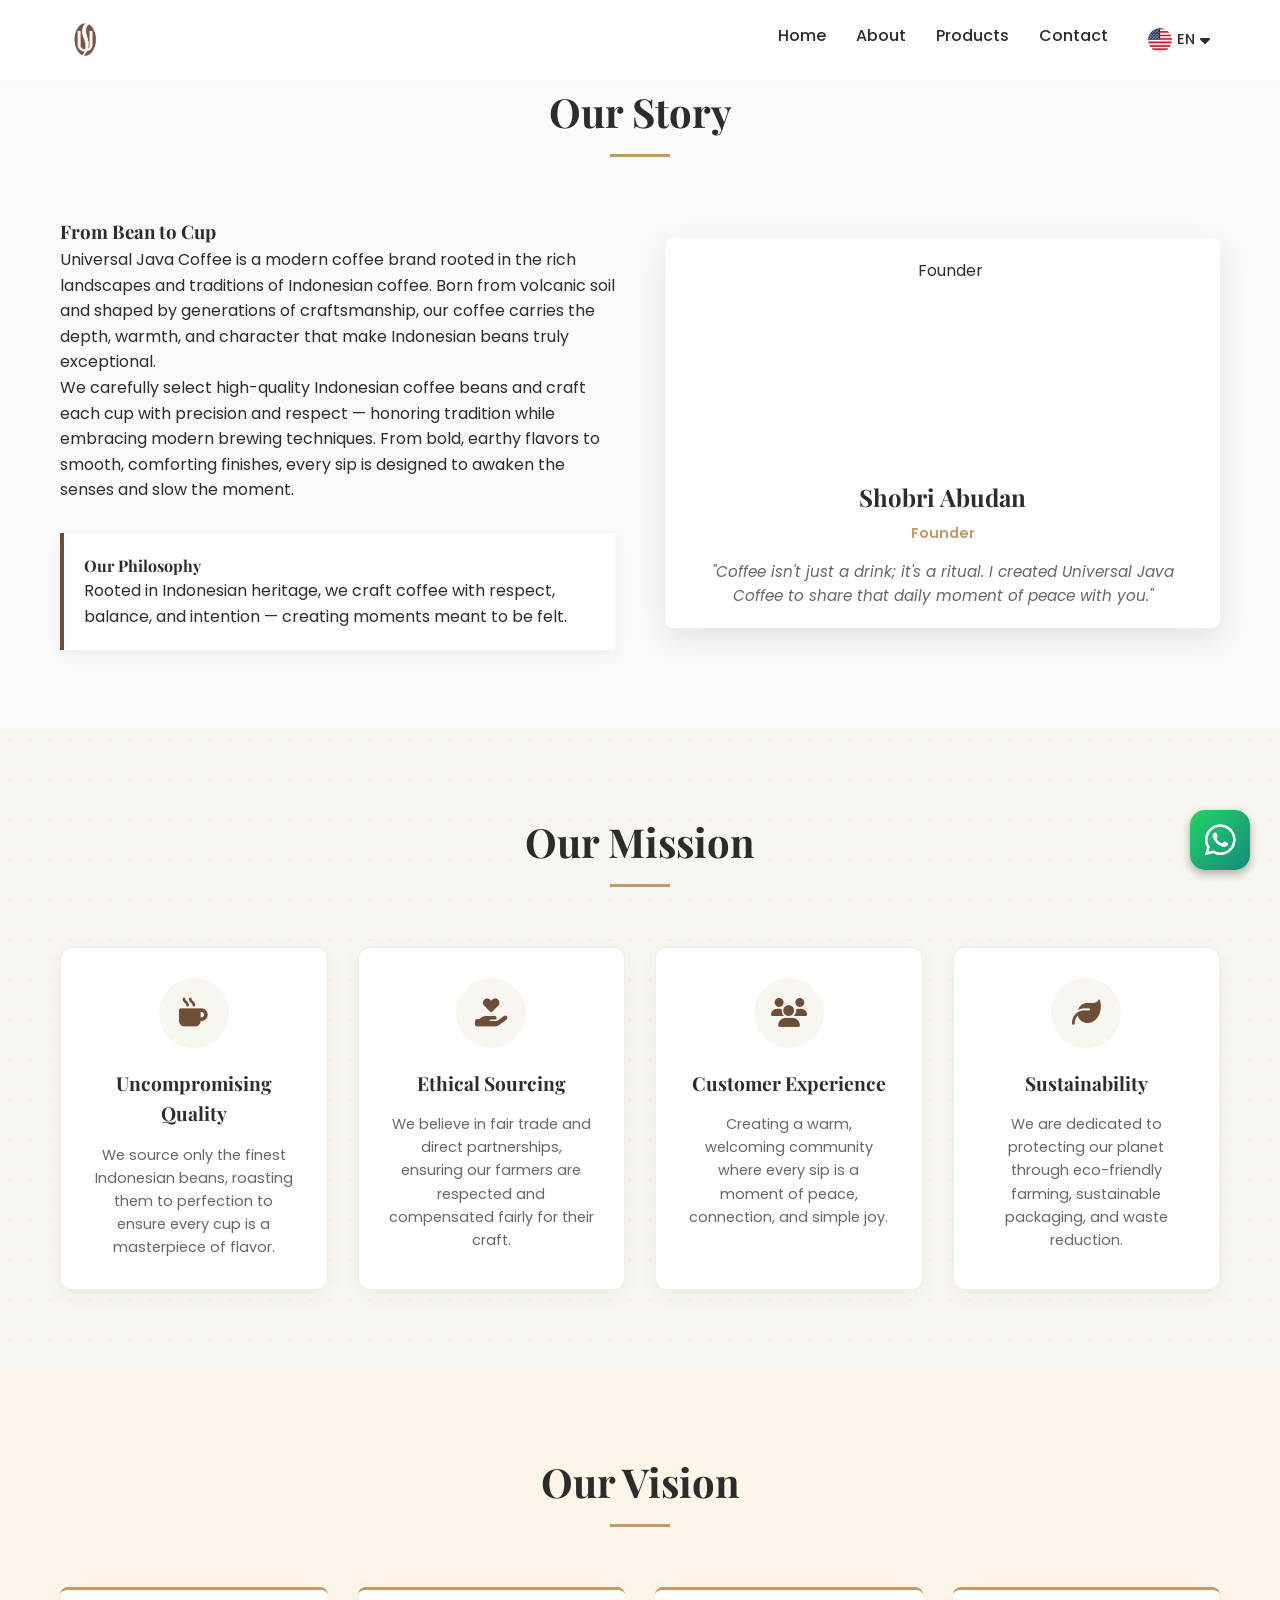
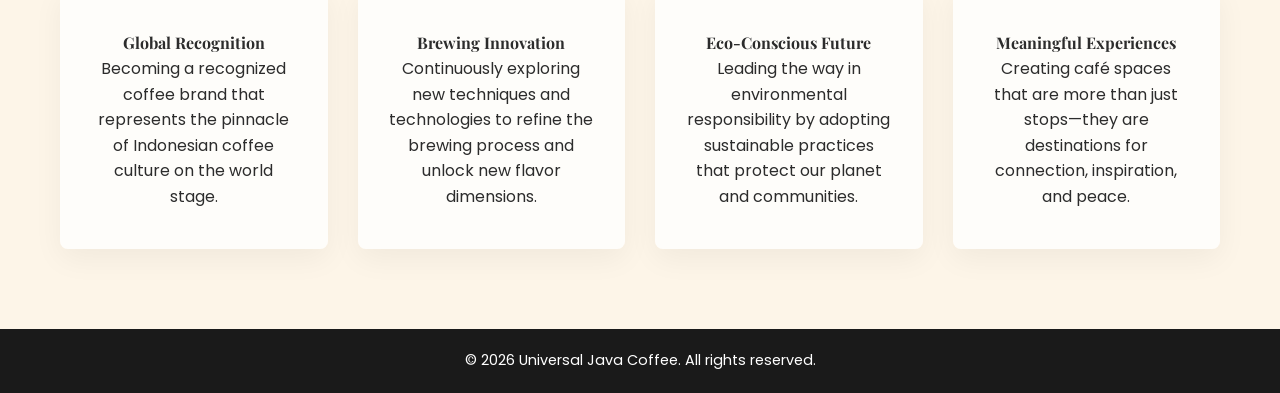
==== commit 554482bc: "Update about.html" ====
--- a/about.html
+++ b/about.html
@@ -91,10 +91,10 @@
                 <!-- Founder Card -->
                 <div class="founder-card scroll-reveal">
                     <div class="founder-img-wrapper">
-                        <img src="img/founder.jpg" alt="Founder" class="founder-img">
+                        <img src="img/owner.jpeg" alt="Founder" class="founder-img">
                     </div>
                     <div class="founder-info">
-                        <h4>Alex</h4>
+                        <h4>Shobri Abudan</h4>
                         <p class="role" data-i18n="founder_role">Founder</p>
                         <p class="bio" data-i18n="founder_quote">"Coffee isn't just a drink; it's a ritual. I created Universal Java Coffee to share that daily moment of peace with you."</p>
                     </div>
@@ -180,4 +180,4 @@
     <script src="script.js"></script>
 
 </body>
-</html>+</html>
--- a/style.css
+++ b/style.css
@@ -1485,17 +1485,45 @@
 }
 
 .btn-dark-brown {
+    display: inline-block;
+    padding: 12px 40px;
     background-color: #3E2723;
     color: #fff;
     border: none;
-    width: 100%;
-    border-radius: 4px;
+    border-radius: 30px;
+    font-family: var(--font-body);
+    font-size: 1rem;
+    font-weight: 600;
+    transition: var(--transition);
+    cursor: pointer;
 }
 
 .btn-dark-brown:hover {
     background-color: var(--primary-color);
 }
 
+/* Form Status Messages */
+#form-status {
+    padding: 0;
+    border-radius: 4px;
+    font-weight: 500;
+    transition: all 0.3s ease;
+    text-align: center;
+}
+
+#form-status.form-status-success {
+    padding: 15px;
+    background-color: #d4edda;
+    color: #155724;
+    border: 1px solid #c3e6cb;
+}
+
+#form-status.form-status-error {
+    padding: 15px;
+    background-color: #f8d7da;
+    color: #721c24;
+    border: 1px solid #f5c6cb;
+}
 /* Map */
 .map-embed-wrapper {
     width: 100%;
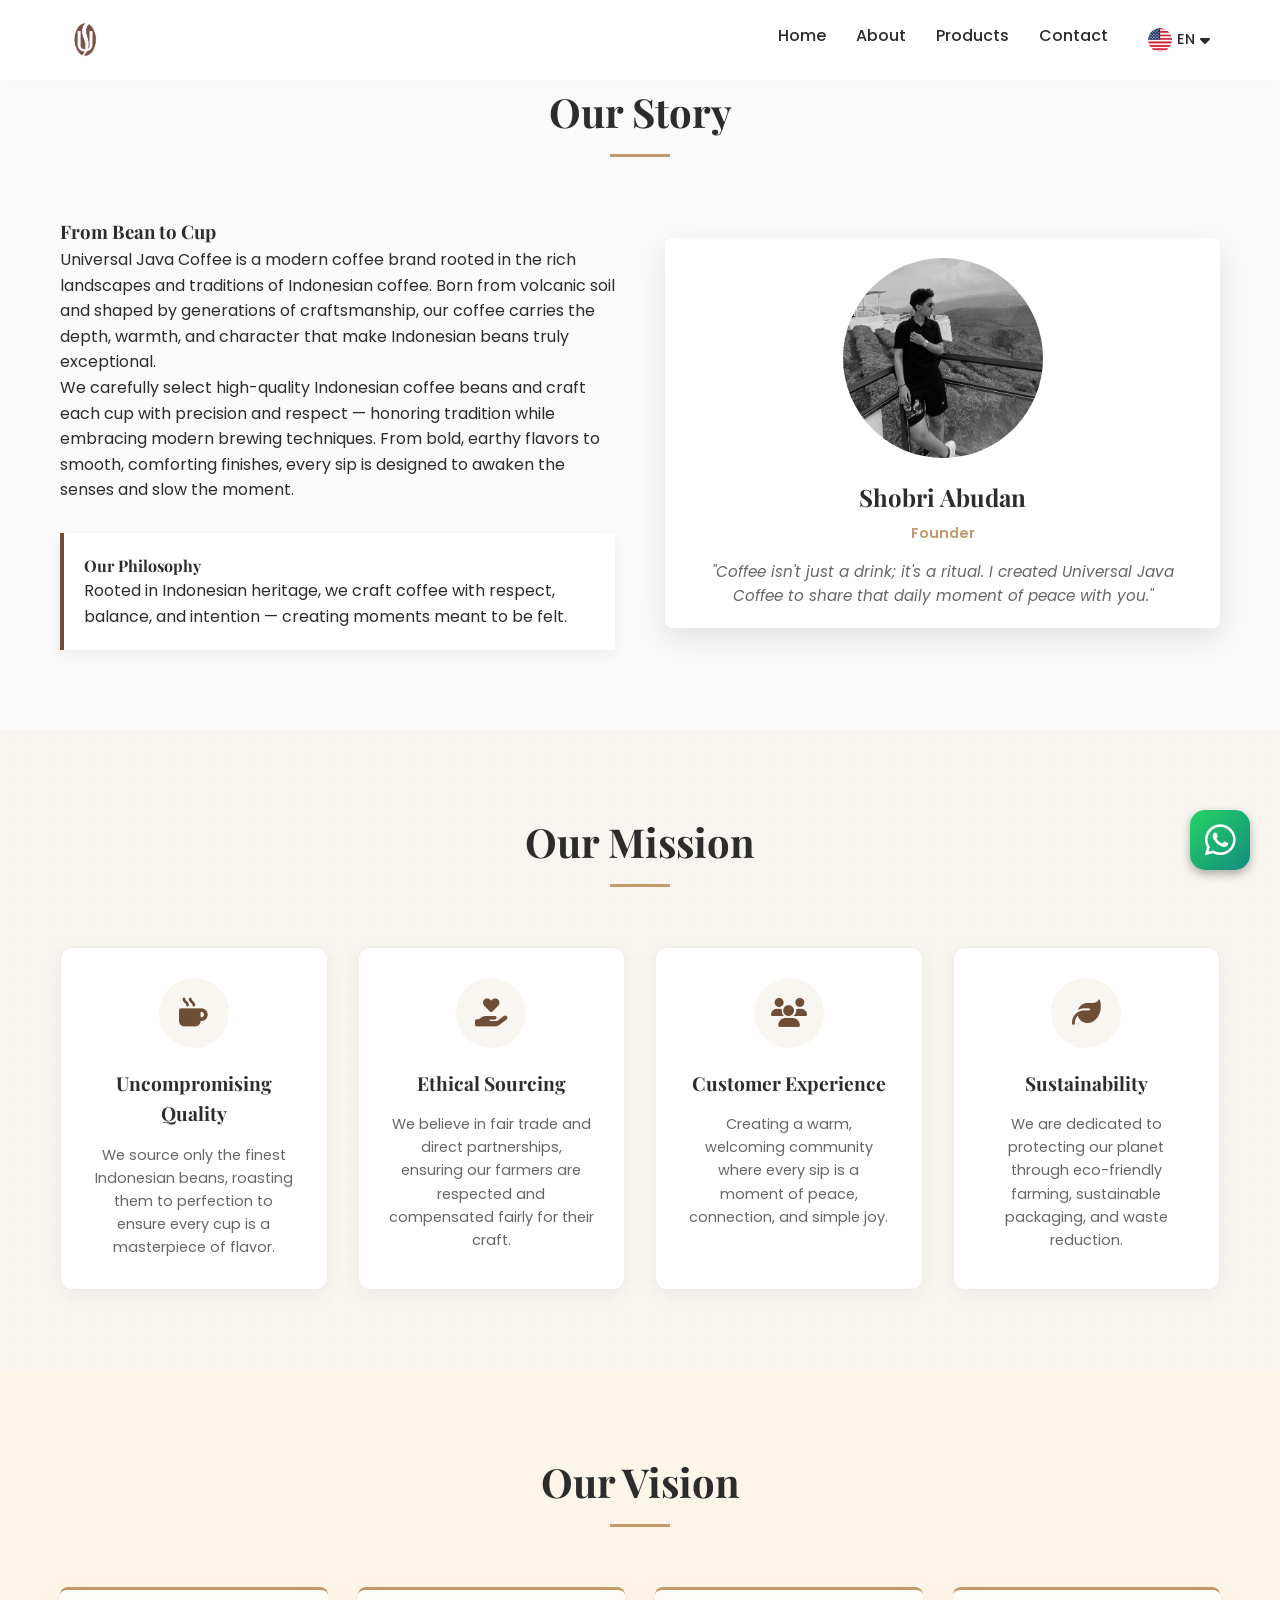
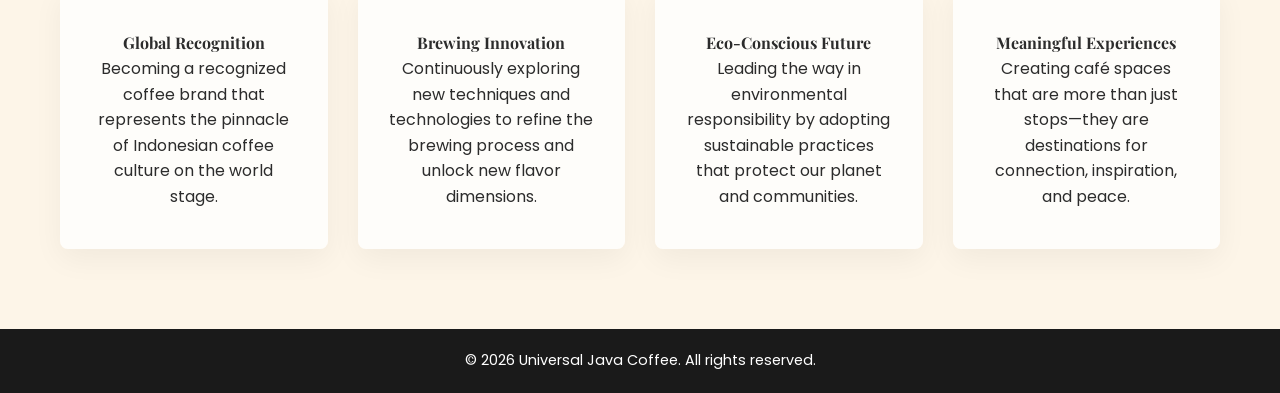
==== commit 9cf39b0b: "Update about.html" ====
--- a/about.html
+++ b/about.html
@@ -173,7 +173,7 @@
     </footer>
 
     <!-- Floating WhatsApp Button -->
-    <a href="https://wa.me/+62895613454351" class="whatsapp-float" target="_blank">
+    <a href="https://wa.me/+6281295298482" class="whatsapp-float" target="_blank">
         <i class="fa-brands fa-whatsapp"></i>
     </a>
 
@@ -181,3 +181,4 @@
 
 </body>
 </html>
+
